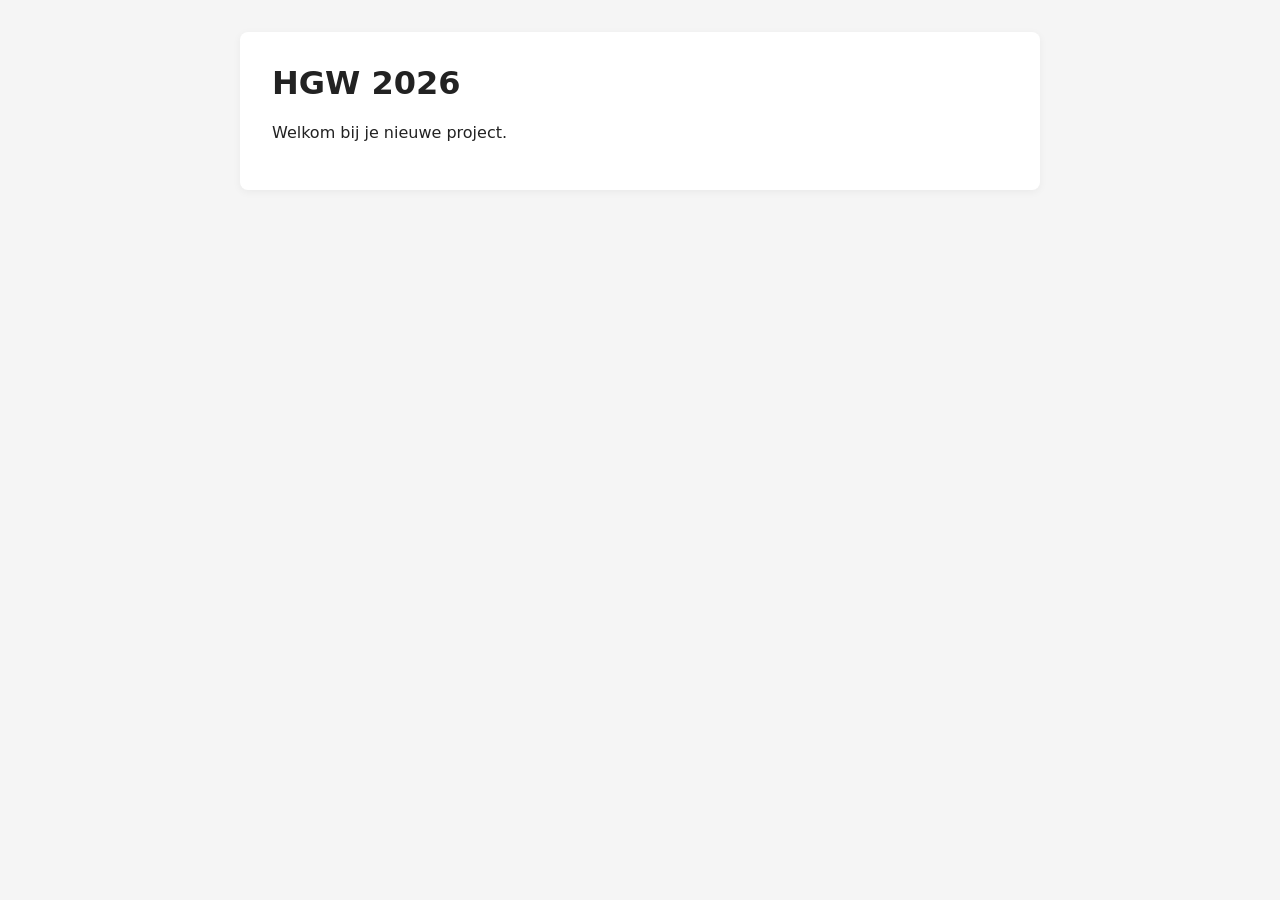
==== HGW 2026/index.html @ 932492b8 "Add HGW 2026 project starter Create separate HGW 2026/ directory with basic HTML/CSS/JS starter file" ====
<!DOCTYPE html>
<html lang="nl">
  <head>
    <meta charset="UTF-8" />
    <meta name="viewport" content="width=device-width, initial-scale=1.0" />
    <title>HGW 2026</title>
    <link rel="stylesheet" href="styles.css" />
  </head>
  <body>
    <main>
      <h1>HGW 2026</h1>
      <p>Welkom bij je nieuwe project.</p>
    </main>
    <script src="script.js"></script>
  </body>
</html>
---- HGW 2026/styles.css ----
* {
  box-sizing: border-box;
}

body {
  margin: 0;
  font-family: system-ui, -apple-system, sans-serif;
  background: #f5f5f5;
  color: #222;
}

main {
  max-width: 800px;
  margin: 2rem auto;
  padding: 2rem;
  background: #fff;
  border-radius: 8px;
  box-shadow: 0 2px 8px rgba(0, 0, 0, 0.05);
}

h1 {
  margin-top: 0;
}
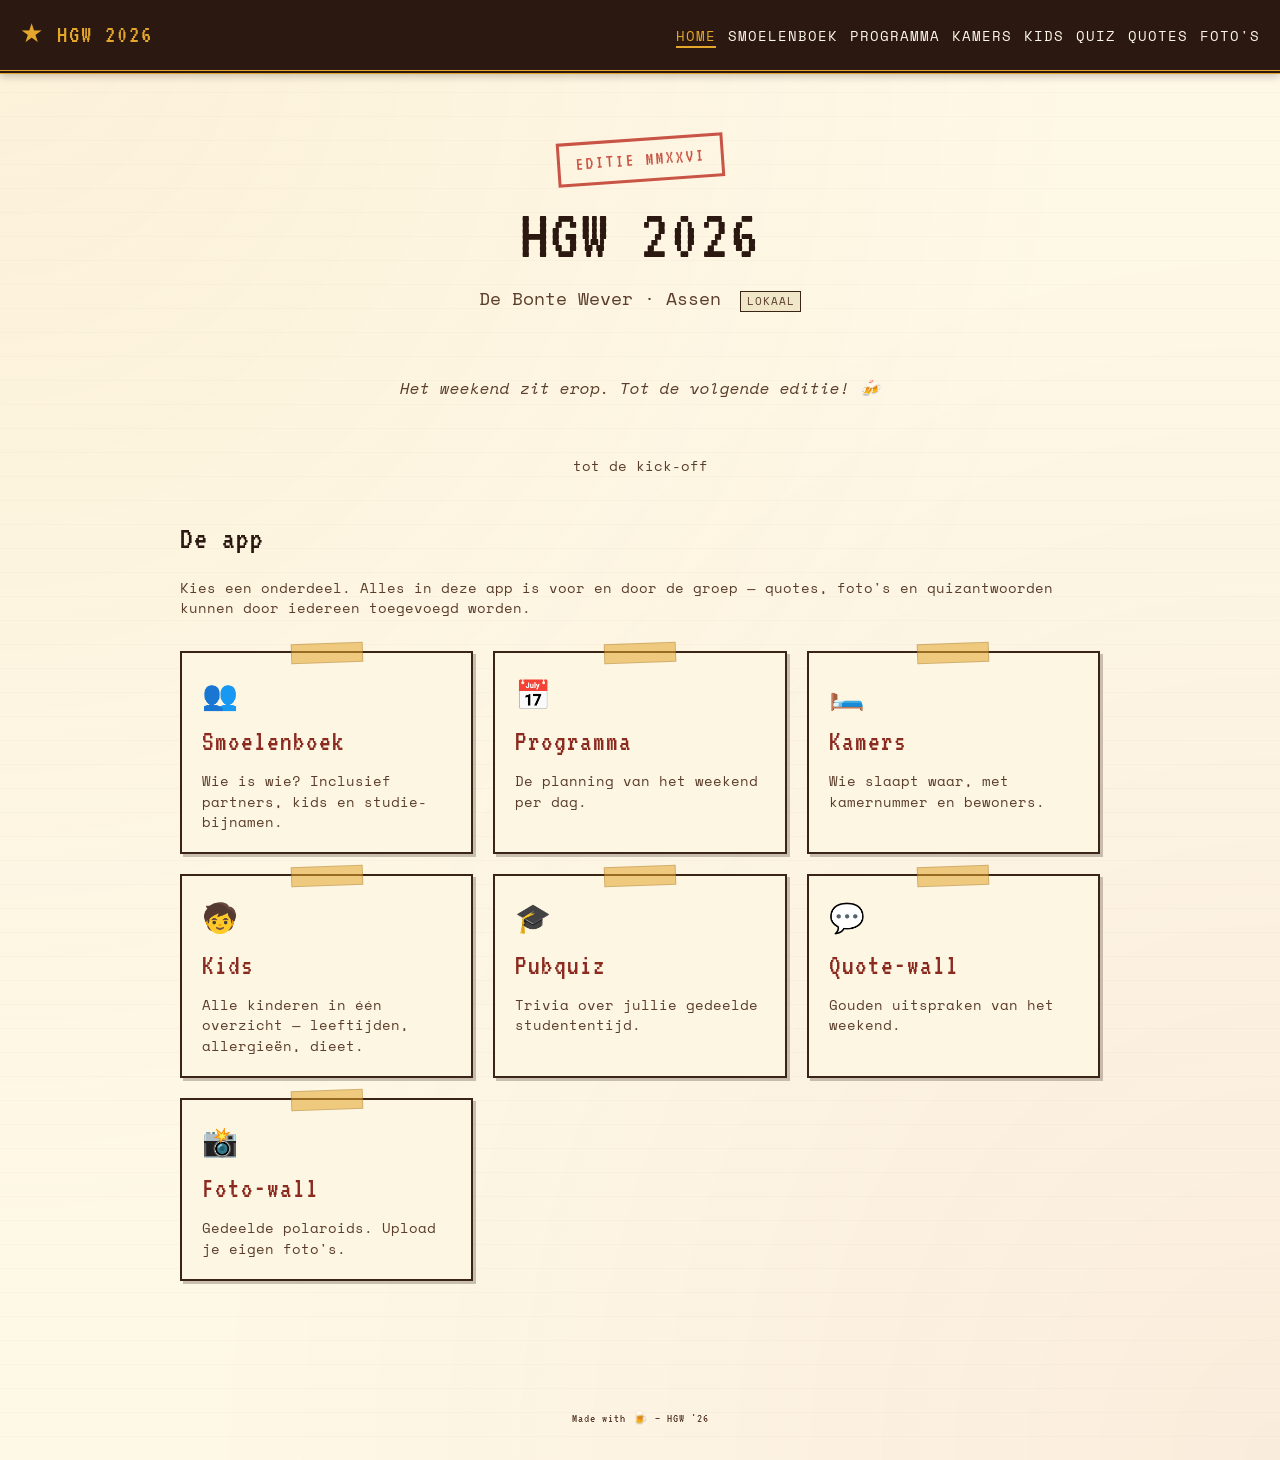
==== commit 1c4a5f45: "Build HGW 2026 vriendenweekend app basis-structuur Multi-page static web app met retro-studenten the" ====
--- a/HGW 2026/index.html
+++ b/HGW 2026/index.html
@@ -3,14 +3,82 @@
   <head>
     <meta charset="UTF-8" />
     <meta name="viewport" content="width=device-width, initial-scale=1.0" />
-    <title>HGW 2026</title>
+    <title>HGW 2026 — Bonte Wever</title>
     <link rel="stylesheet" href="styles.css" />
   </head>
   <body>
-    <main>
-      <h1>HGW 2026</h1>
-      <p>Welkom bij je nieuwe project.</p>
+    <header class="topbar"></header>
+
+    <main class="container">
+      <section class="hero">
+        <div class="stamp">Editie MMXXVI</div>
+        <h1>HGW 2026</h1>
+        <p class="subtitle">
+          De Bonte Wever · Assen
+          <span class="sync-badge" data-sync-badge></span>
+        </p>
+
+        <div class="countdown-wrap">
+          <div class="countdown" id="countdown"></div>
+          <p class="muted countdown-caption">tot de kick-off</p>
+        </div>
+      </section>
+
+      <section>
+        <h2>De app</h2>
+        <p class="muted">
+          Kies een onderdeel. Alles in deze app is voor en door de groep —
+          quotes, foto's en quizantwoorden kunnen door iedereen toegevoegd
+          worden.
+        </p>
+        <div class="tile-grid">
+          <a class="tile" href="smoelenboek.html">
+            <span class="emoji">👥</span>
+            <h3>Smoelenboek</h3>
+            <p>Wie is wie? Inclusief partners, kids en studie-bijnamen.</p>
+          </a>
+          <a class="tile" href="programma.html">
+            <span class="emoji">📅</span>
+            <h3>Programma</h3>
+            <p>De planning van het weekend per dag.</p>
+          </a>
+          <a class="tile" href="kamers.html">
+            <span class="emoji">🛏️</span>
+            <h3>Kamers</h3>
+            <p>Wie slaapt waar, met kamernummer en bewoners.</p>
+          </a>
+          <a class="tile" href="kids.html">
+            <span class="emoji">🧒</span>
+            <h3>Kids</h3>
+            <p>Alle kinderen in één overzicht — leeftijden, allergieën, dieet.</p>
+          </a>
+          <a class="tile" href="quiz.html">
+            <span class="emoji">🎓</span>
+            <h3>Pubquiz</h3>
+            <p>Trivia over jullie gedeelde studententijd.</p>
+          </a>
+          <a class="tile" href="quotes.html">
+            <span class="emoji">💬</span>
+            <h3>Quote-wall</h3>
+            <p>Gouden uitspraken van het weekend.</p>
+          </a>
+          <a class="tile" href="fotos.html">
+            <span class="emoji">📸</span>
+            <h3>Foto-wall</h3>
+            <p>Gedeelde polaroids. Upload je eigen foto's.</p>
+          </a>
+        </div>
+      </section>
     </main>
-    <script src="script.js"></script>
+
+    <footer>
+      Made with 🍺 — HGW '26
+    </footer>
+
+    <script type="module">
+      import { initPage, renderCountdown } from "./js/app.js";
+      initPage();
+      renderCountdown(document.getElementById("countdown"));
+    </script>
   </body>
 </html>
--- a/HGW 2026/styles.css
+++ b/HGW 2026/styles.css
@@ -1,23 +1,782 @@
+/* ==========================================================================
+   HGW 2026 — retro studentenkamer / kroeg theme
+   ========================================================================== */
+
+@import url("https://fonts.googleapis.com/css2?family=VT323&family=Space+Mono:wght@400;700&family=Permanent+Marker&display=swap");
+
+:root {
+  --cream: #fef8e7;
+  --cream-dark: #f0e6c8;
+  --paper: #fdf6e3;
+  --ink: #2b1810;
+  --ink-soft: #5a3e2b;
+  --accent: #c0392b;      /* kroeg-rood */
+  --accent-dark: #8b2a1f;
+  --mustard: #e4a72c;     /* dusty yellow */
+  --olive: #6b7c3a;
+  --tape: rgba(228, 167, 44, 0.55);
+  --shadow: rgba(43, 24, 16, 0.25);
+  --border: #3a2416;
+}
+
 * {
   box-sizing: border-box;
 }
 
+html,
 body {
   margin: 0;
-  font-family: system-ui, -apple-system, sans-serif;
-  background: #f5f5f5;
-  color: #222;
-}
-
-main {
-  max-width: 800px;
-  margin: 2rem auto;
+  padding: 0;
+  background: var(--cream);
+  color: var(--ink);
+  font-family: "Space Mono", "Courier New", monospace;
+  font-size: 16px;
+  line-height: 1.5;
+  /* Papier-textuur met subtiele noise via gradients */
+  background-image:
+    radial-gradient(ellipse at top left, rgba(228, 167, 44, 0.08), transparent 60%),
+    radial-gradient(ellipse at bottom right, rgba(192, 57, 43, 0.06), transparent 60%),
+    repeating-linear-gradient(
+      0deg,
+      transparent 0px,
+      transparent 23px,
+      rgba(43, 24, 16, 0.04) 24px
+    );
+  min-height: 100vh;
+}
+
+a {
+  color: var(--accent);
+  text-decoration: none;
+  border-bottom: 1px dashed var(--accent);
+}
+
+a:hover {
+  color: var(--accent-dark);
+}
+
+h1,
+h2,
+h3 {
+  font-family: "VT323", "Courier New", monospace;
+  font-weight: 400;
+  letter-spacing: 1px;
+  margin: 0 0 0.5em;
+  color: var(--ink);
+}
+
+h1 {
+  font-size: 3.2rem;
+  line-height: 1;
+}
+
+h2 {
+  font-size: 2rem;
+}
+
+h3 {
+  font-size: 1.5rem;
+}
+
+p {
+  margin: 0 0 1em;
+}
+
+/* ---------- Layout ---------- */
+
+.container {
+  max-width: 960px;
+  margin: 0 auto;
+  padding: 1.5rem 1.25rem 4rem;
+}
+
+/* ---------- Header / topbar ---------- */
+
+.topbar {
+  display: flex;
+  align-items: center;
+  justify-content: space-between;
+  padding: 1rem 1.25rem;
+  background: var(--ink);
+  color: var(--cream);
+  border-bottom: 4px double var(--mustard);
+  position: sticky;
+  top: 0;
+  z-index: 10;
+  box-shadow: 0 2px 8px var(--shadow);
+}
+
+.topbar .brand {
+  font-family: "VT323", monospace;
+  font-size: 1.6rem;
+  color: var(--mustard);
+  letter-spacing: 2px;
+}
+
+.topbar .brand a {
+  color: inherit;
+  border: none;
+}
+
+.topbar nav a {
+  color: var(--cream);
+  border: none;
+  margin-left: 0.75rem;
+  font-size: 0.9rem;
+  text-transform: uppercase;
+  letter-spacing: 1px;
+}
+
+.topbar nav a:hover {
+  color: var(--mustard);
+}
+
+.topbar nav a.active {
+  color: var(--mustard);
+  border-bottom: 2px solid var(--mustard);
+}
+
+@media (max-width: 720px) {
+  .topbar {
+    flex-direction: column;
+    gap: 0.5rem;
+    padding: 0.75rem;
+  }
+  .topbar nav {
+    display: flex;
+    flex-wrap: wrap;
+    gap: 0.25rem 0.75rem;
+    justify-content: center;
+  }
+  .topbar nav a {
+    margin-left: 0;
+    font-size: 0.75rem;
+  }
+}
+
+/* ---------- Homepage hero + countdown ---------- */
+
+.hero {
+  text-align: center;
+  padding: 2.5rem 1rem 1.5rem;
+  position: relative;
+}
+
+.hero .stamp {
+  display: inline-block;
+  font-family: "VT323", monospace;
+  font-size: 1.2rem;
+  color: var(--accent);
+  border: 3px solid var(--accent);
+  padding: 0.25em 0.8em;
+  transform: rotate(-4deg);
+  letter-spacing: 2px;
+  text-transform: uppercase;
+  opacity: 0.85;
+  margin-bottom: 1rem;
+}
+
+.hero h1 {
+  font-size: 4.5rem;
+  margin-bottom: 0.2em;
+}
+
+.hero .subtitle {
+  font-size: 1.1rem;
+  color: var(--ink-soft);
+  margin-bottom: 2rem;
+}
+
+.countdown {
+  display: flex;
+  justify-content: center;
+  gap: 1rem;
+  flex-wrap: wrap;
+  margin: 1.5rem 0;
+}
+
+.countdown-unit {
+  background: var(--ink);
+  color: var(--mustard);
+  font-family: "VT323", monospace;
+  padding: 0.75rem 1rem;
+  min-width: 82px;
+  border: 2px solid var(--border);
+  box-shadow: 4px 4px 0 var(--accent);
+  text-align: center;
+}
+
+.countdown-unit .num {
+  display: block;
+  font-size: 2.8rem;
+  line-height: 1;
+}
+
+.countdown-unit .label {
+  display: block;
+  font-family: "Space Mono", monospace;
+  font-size: 0.7rem;
+  color: var(--cream);
+  text-transform: uppercase;
+  margin-top: 0.25rem;
+  letter-spacing: 1px;
+}
+
+.countdown.done .countdown-unit {
+  box-shadow: 4px 4px 0 var(--olive);
+}
+
+/* ---------- Nav-tiles op de homepage ---------- */
+
+.tile-grid {
+  display: grid;
+  grid-template-columns: repeat(auto-fill, minmax(220px, 1fr));
+  gap: 1.25rem;
+  margin: 2rem 0;
+}
+
+.tile {
+  background: var(--paper);
+  border: 2px solid var(--border);
+  padding: 1.25rem;
+  position: relative;
+  transition: transform 0.15s ease;
+  box-shadow: 3px 3px 0 var(--shadow);
+  text-decoration: none;
+  color: var(--ink);
+  display: block;
+}
+
+.tile:hover {
+  transform: translate(-2px, -2px);
+  box-shadow: 5px 5px 0 var(--accent);
+}
+
+.tile::before {
+  /* plakband bovenaan */
+  content: "";
+  position: absolute;
+  top: -10px;
+  left: 50%;
+  transform: translateX(-50%) rotate(-2deg);
+  width: 70px;
+  height: 18px;
+  background: var(--tape);
+  border: 1px solid rgba(43, 24, 16, 0.15);
+}
+
+.tile h3 {
+  font-family: "VT323", monospace;
+  font-size: 1.8rem;
+  color: var(--accent-dark);
+  margin: 0.25rem 0 0.5rem;
+}
+
+.tile p {
+  font-size: 0.85rem;
+  color: var(--ink-soft);
+  margin: 0;
+}
+
+.tile .emoji {
+  font-size: 1.8rem;
+  display: block;
+}
+
+/* ---------- Cards / panelen ---------- */
+
+.card {
+  background: var(--paper);
+  border: 2px solid var(--border);
+  padding: 1.25rem;
+  margin-bottom: 1.25rem;
+  box-shadow: 3px 3px 0 var(--shadow);
+  position: relative;
+}
+
+.card-header {
+  display: flex;
+  justify-content: space-between;
+  align-items: baseline;
+  gap: 1rem;
+  margin-bottom: 0.75rem;
+}
+
+/* ---------- Knoppen ---------- */
+
+button,
+.btn {
+  font-family: "VT323", monospace;
+  font-size: 1.15rem;
+  background: var(--mustard);
+  color: var(--ink);
+  border: 2px solid var(--border);
+  padding: 0.5rem 1.1rem;
+  cursor: pointer;
+  text-transform: uppercase;
+  letter-spacing: 1px;
+  box-shadow: 3px 3px 0 var(--shadow);
+  transition: transform 0.08s ease;
+}
+
+button:hover,
+.btn:hover {
+  background: #f1b840;
+}
+
+button:active,
+.btn:active {
+  transform: translate(2px, 2px);
+  box-shadow: 1px 1px 0 var(--shadow);
+}
+
+.btn-accent {
+  background: var(--accent);
+  color: var(--cream);
+}
+
+.btn-accent:hover {
+  background: var(--accent-dark);
+}
+
+.btn-ghost {
+  background: transparent;
+  box-shadow: none;
+  border: 2px dashed var(--ink-soft);
+}
+
+/* ---------- Formulieren ---------- */
+
+input,
+textarea,
+select {
+  font-family: "Space Mono", monospace;
+  font-size: 1rem;
+  background: var(--cream);
+  border: 2px solid var(--border);
+  padding: 0.5rem 0.75rem;
+  color: var(--ink);
+  width: 100%;
+  max-width: 100%;
+}
+
+input:focus,
+textarea:focus,
+select:focus {
+  outline: 3px solid var(--mustard);
+  outline-offset: 1px;
+}
+
+label {
+  display: block;
+  font-size: 0.85rem;
+  text-transform: uppercase;
+  letter-spacing: 1px;
+  color: var(--ink-soft);
+  margin-bottom: 0.25rem;
+}
+
+.field {
+  margin-bottom: 0.75rem;
+}
+
+.row {
+  display: flex;
+  gap: 0.75rem;
+  flex-wrap: wrap;
+}
+
+.row > * {
+  flex: 1;
+  min-width: 180px;
+}
+
+/* ---------- Smoelenboek grid ---------- */
+
+.people-grid {
+  display: grid;
+  grid-template-columns: repeat(auto-fill, minmax(160px, 1fr));
+  gap: 1.5rem;
+}
+
+.person {
+  background: var(--paper);
+  border: 2px solid var(--border);
+  padding: 0.75rem;
+  text-align: center;
+  box-shadow: 3px 3px 0 var(--shadow);
+  position: relative;
+  transform: rotate(-1deg);
+}
+
+.person:nth-child(even) {
+  transform: rotate(1deg);
+}
+
+.person:nth-child(3n) {
+  transform: rotate(-2deg);
+}
+
+.person::before {
+  content: "";
+  position: absolute;
+  top: -8px;
+  left: 50%;
+  transform: translateX(-50%) rotate(3deg);
+  width: 60px;
+  height: 16px;
+  background: var(--tape);
+}
+
+.person .avatar {
+  width: 100%;
+  aspect-ratio: 1;
+  background: var(--cream-dark);
+  border: 1px solid var(--border);
+  display: flex;
+  align-items: center;
+  justify-content: center;
+  font-family: "VT323", monospace;
+  font-size: 3rem;
+  color: var(--ink-soft);
+  margin-bottom: 0.5rem;
+  object-fit: cover;
+}
+
+img.avatar {
+  padding: 0;
+}
+
+.person h3 {
+  font-size: 1.3rem;
+  margin: 0.25rem 0 0.1rem;
+}
+
+.person .nickname {
+  font-family: "Permanent Marker", cursive;
+  color: var(--accent);
+  font-size: 0.9rem;
+  margin-bottom: 0.25rem;
+}
+
+.person .meta {
+  font-size: 0.75rem;
+  color: var(--ink-soft);
+}
+
+/* ---------- Programma tijdlijn ---------- */
+
+.timeline {
+  position: relative;
+  padding-left: 2rem;
+  border-left: 3px dashed var(--ink-soft);
+  margin-left: 1rem;
+}
+
+.timeline-item {
+  position: relative;
+  margin-bottom: 1.5rem;
+}
+
+.timeline-item::before {
+  content: "";
+  position: absolute;
+  left: -2.55rem;
+  top: 0.4rem;
+  width: 14px;
+  height: 14px;
+  background: var(--accent);
+  border: 2px solid var(--border);
+  border-radius: 50%;
+}
+
+.timeline-item .time {
+  font-family: "VT323", monospace;
+  font-size: 1.3rem;
+  color: var(--accent-dark);
+}
+
+.timeline-item .title {
+  font-weight: 700;
+  display: block;
+}
+
+.timeline-item .description {
+  font-size: 0.9rem;
+  color: var(--ink-soft);
+}
+
+.day-header {
+  font-family: "VT323", monospace;
+  font-size: 2rem;
+  color: var(--ink);
+  background: var(--mustard);
+  display: inline-block;
+  padding: 0.1em 0.7em;
+  border: 2px solid var(--border);
+  box-shadow: 3px 3px 0 var(--shadow);
+  transform: rotate(-1deg);
+  margin: 1.5rem 0 1rem;
+}
+
+/* ---------- Kamers ---------- */
+
+.rooms-grid {
+  display: grid;
+  grid-template-columns: repeat(auto-fill, minmax(220px, 1fr));
+  gap: 1rem;
+}
+
+.room {
+  background: var(--paper);
+  border: 2px solid var(--border);
+  padding: 0.9rem;
+  box-shadow: 3px 3px 0 var(--shadow);
+}
+
+.room .num {
+  font-family: "VT323", monospace;
+  font-size: 2rem;
+  color: var(--accent);
+  display: block;
+  line-height: 1;
+}
+
+.room ul {
+  list-style: none;
+  padding: 0;
+  margin: 0.5rem 0 0;
+  font-size: 0.9rem;
+}
+
+.room li::before {
+  content: "›  ";
+  color: var(--accent);
+}
+
+/* ---------- Quote-wall ---------- */
+
+.quote-wall {
+  display: grid;
+  grid-template-columns: repeat(auto-fill, minmax(260px, 1fr));
+  gap: 1.25rem;
+}
+
+.quote {
+  background: var(--paper);
+  border: 2px solid var(--border);
+  padding: 1rem 1.25rem;
+  box-shadow: 3px 3px 0 var(--shadow);
+  position: relative;
+  font-family: "Permanent Marker", cursive;
+  font-size: 1.15rem;
+  line-height: 1.4;
+  color: var(--ink);
+}
+
+.quote:nth-child(3n) { transform: rotate(-1deg); }
+.quote:nth-child(3n + 1) { transform: rotate(0.8deg); }
+.quote:nth-child(3n + 2) { transform: rotate(-0.4deg); }
+
+.quote::before {
+  content: "❝";
+  font-family: "VT323", monospace;
+  font-size: 3rem;
+  color: var(--accent);
+  position: absolute;
+  top: -0.5rem;
+  left: 0.5rem;
+  line-height: 1;
+}
+
+.quote .attribution {
+  display: block;
+  margin-top: 0.6rem;
+  font-family: "Space Mono", monospace;
+  font-size: 0.8rem;
+  color: var(--ink-soft);
+  text-align: right;
+}
+
+/* ---------- Foto-wall ---------- */
+
+.photo-wall {
+  display: grid;
+  grid-template-columns: repeat(auto-fill, minmax(200px, 1fr));
+  gap: 1.5rem;
+}
+
+.polaroid {
+  background: var(--paper);
+  padding: 0.75rem 0.75rem 2.5rem;
+  box-shadow: 3px 3px 10px var(--shadow);
+  transition: transform 0.2s ease;
+  position: relative;
+}
+
+.polaroid:nth-child(3n) { transform: rotate(-2deg); }
+.polaroid:nth-child(3n + 1) { transform: rotate(1.5deg); }
+.polaroid:nth-child(3n + 2) { transform: rotate(-0.5deg); }
+
+.polaroid:hover {
+  transform: scale(1.05) rotate(0deg);
+  z-index: 2;
+}
+
+.polaroid img {
+  width: 100%;
+  aspect-ratio: 1;
+  object-fit: cover;
+  background: var(--cream-dark);
+  display: block;
+}
+
+.polaroid .caption {
+  position: absolute;
+  bottom: 0.5rem;
+  left: 0;
+  right: 0;
+  text-align: center;
+  font-family: "Permanent Marker", cursive;
+  font-size: 0.9rem;
+  color: var(--ink);
+}
+
+/* ---------- Quiz ---------- */
+
+.quiz-question {
+  background: var(--paper);
+  border: 2px solid var(--border);
+  padding: 1.25rem;
+  box-shadow: 3px 3px 0 var(--shadow);
+  margin-bottom: 1rem;
+}
+
+.quiz-question h3 {
+  font-family: "Space Mono", monospace;
+  font-size: 1.1rem;
+  font-weight: 700;
+  color: var(--ink);
+}
+
+.quiz-options {
+  display: grid;
+  grid-template-columns: 1fr;
+  gap: 0.5rem;
+  margin-top: 0.75rem;
+}
+
+.quiz-option {
+  background: var(--cream);
+  border: 2px solid var(--border);
+  padding: 0.6rem 0.9rem;
+  cursor: pointer;
+  font-family: "Space Mono", monospace;
+  text-align: left;
+}
+
+.quiz-option:hover {
+  background: var(--cream-dark);
+}
+
+.quiz-option.correct {
+  background: #c8e6c9;
+  border-color: var(--olive);
+}
+
+.quiz-option.wrong {
+  background: #ffcdd2;
+  border-color: var(--accent);
+}
+
+/* ---------- Kids grid ---------- */
+
+.kids-grid {
+  display: grid;
+  grid-template-columns: repeat(auto-fill, minmax(180px, 1fr));
+  gap: 1rem;
+}
+
+.kid {
+  background: var(--paper);
+  border: 2px solid var(--border);
+  padding: 0.75rem;
+  box-shadow: 3px 3px 0 var(--shadow);
+}
+
+.kid .name {
+  font-family: "VT323", monospace;
+  font-size: 1.5rem;
+  color: var(--accent-dark);
+}
+
+.kid .age {
+  background: var(--mustard);
+  display: inline-block;
+  font-size: 0.75rem;
+  padding: 0.05em 0.5em;
+  border: 1px solid var(--border);
+  margin-left: 0.3rem;
+}
+
+.kid .detail {
+  font-size: 0.8rem;
+  color: var(--ink-soft);
+  display: block;
+  margin-top: 0.25rem;
+}
+
+/* ---------- Helpers ---------- */
+
+.muted {
+  color: var(--ink-soft);
+  font-size: 0.85rem;
+}
+
+.center {
+  text-align: center;
+}
+
+.empty {
+  text-align: center;
   padding: 2rem;
-  background: #fff;
-  border-radius: 8px;
-  box-shadow: 0 2px 8px rgba(0, 0, 0, 0.05);
-}
-
-h1 {
-  margin-top: 0;
-}
+  color: var(--ink-soft);
+  font-style: italic;
+}
+
+.sync-badge {
+  display: inline-block;
+  font-size: 0.7rem;
+  padding: 0.1em 0.5em;
+  border: 1px solid var(--border);
+  text-transform: uppercase;
+  letter-spacing: 1px;
+  margin-left: 0.5rem;
+}
+
+.sync-badge.local {
+  background: var(--cream-dark);
+  color: var(--ink-soft);
+}
+
+.sync-badge.supabase {
+  background: var(--olive);
+  color: var(--cream);
+}
+
+hr {
+  border: none;
+  border-top: 2px dashed var(--ink-soft);
+  margin: 2rem 0;
+}
+
+/* ---------- Footer ---------- */
+
+footer {
+  text-align: center;
+  padding: 2rem 1rem;
+  color: var(--ink-soft);
+  font-size: 0.8rem;
+  font-family: "VT323", monospace;
+  letter-spacing: 1px;
+}
